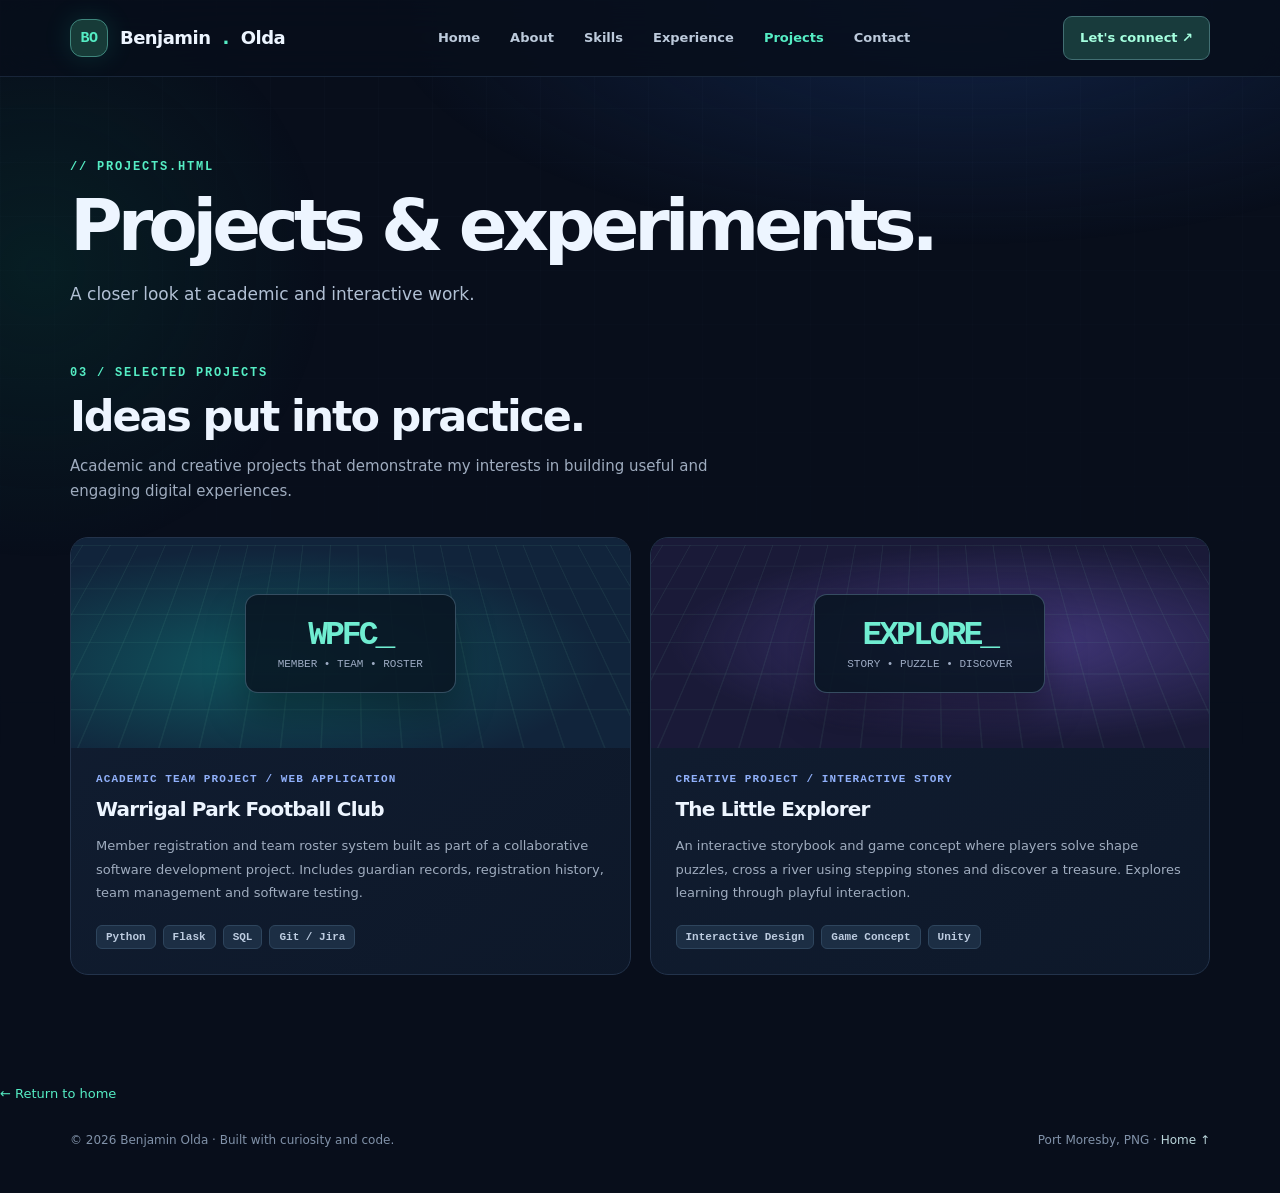
==== projects.html @ 6bbe48b0 "Initial upload - Benjamin Olda IT Portfolio" ====
<!doctype html><html lang="en"><head><meta charset="utf-8"><meta name="viewport" content="width=device-width,initial-scale=1">
<title>Benjamin Olda | Projects — IT Portfolio</title><meta name="description" content="Explore Benjamin Olda’s academic and creative projects, including Warrigal Park Football Club and The Little Explorer.">
<meta name="theme-color" content="#080e1b"><link rel="canonical" href="https://benjaminolda01.github.io/projects.html">
<meta property="og:type" content="website"><meta property="og:title" content="Benjamin Olda | Projects — IT Portfolio"><meta property="og:description" content="Explore Benjamin Olda’s academic and creative projects, including Warrigal Park Football Club and The Little Explorer."><meta property="og:url" content="https://benjaminolda01.github.io/projects.html">
<link rel="stylesheet" href="styles.css"></head><body><div class="grid-bg" aria-hidden="true"></div><header class="topbar"><nav class="nav wrap" aria-label="Main navigation">
<a class="brand" href="index.html" aria-label="Benjamin Olda home"><span class="logo">BO</span> Benjamin<span style="color:var(--mint)">.</span>Olda</a>
<button class="menu-toggle" id="menuToggle" type="button" aria-expanded="false" aria-controls="navLinks">☰ Menu</button>
<div class="links" id="navLinks"><a href="index.html">Home</a><a href="about.html">About</a><a href="skills.html">Skills</a><a href="experience.html">Experience</a><a href="projects.html" aria-current="page">Projects</a><a href="contact.html">Contact</a></div><a class="nav-cta" href="contact.html">Let's connect ↗</a></nav></header><main><div class="wrap page-heading"><div class="kicker">// projects.html</div><h1>Projects & experiments.</h1><p class="intro">A closer look at academic and interactive work.</p></div><section class="section section-page" id="projects" style="padding-top:30px"><div class="wrap"><div class="section-head"><div class="kicker">03 / Selected projects</div><h2>Ideas put into practice.</h2><p class="section-desc">Academic and creative projects that demonstrate my interests in building useful and engaging digital experiences.</p></div>
<div class="project-grid"><article class="glass project"><div class="project-visual first"><div class="project-code"><strong>WPFC_</strong><small>MEMBER • TEAM • ROSTER</small></div></div><div class="project-body"><div class="category">Academic team project / Web application</div><h3>Warrigal Park Football Club</h3><p>Member registration and team roster system built as part of a collaborative software development project. Includes guardian records, registration history, team management and software testing.</p><div class="tags"><span class="tag">Python</span><span class="tag">Flask</span><span class="tag">SQL</span><span class="tag">Git / Jira</span></div></div></article>
<article class="glass project"><div class="project-visual second"><div class="project-code"><strong>EXPLORE_</strong><small>STORY • PUZZLE • DISCOVER</small></div></div><div class="project-body"><div class="category">Creative project / Interactive story</div><h3>The Little Explorer</h3><p>An interactive storybook and game concept where players solve shape puzzles, cross a river using stepping stones and discover a treasure. Explores learning through playful interaction.</p><div class="tags"><span class="tag">Interactive Design</span><span class="tag">Game Concept</span><span class="tag">Unity</span></div></div></article></div>
</div></section><div class="wrap back-line"><a href="index.html">← Return to home</a></div></main><footer class="wrap footer"><span>© <span id="year">2026</span> Benjamin Olda · Built with curiosity and code.</span><span>Port Moresby, PNG · <a href="index.html">Home ↑</a></span></footer><script>
const toggle=document.getElementById('menuToggle'),nav=document.getElementById('navLinks');
toggle.addEventListener('click',()=>{const opened=nav.classList.toggle('open');toggle.setAttribute('aria-expanded',String(opened))});
nav.querySelectorAll('a').forEach(link=>link.addEventListener('click',()=>{nav.classList.remove('open');toggle.setAttribute('aria-expanded','false')}));
document.getElementById('year').textContent=new Date().getFullYear();
</script></body></html>
---- styles.css ----
:root{color-scheme:dark;--bg:#080e1b;--panel:#0e182b;--panel2:#101e33;--line:#23334b;--text:#edf5ff;--muted:#9facbf;--mint:#55edc4;--blue:#77a8ff;--violet:#c8a6ff;--max:1140px}
  *{box-sizing:border-box}html{scroll-behavior:smooth}body{margin:0;background:var(--bg);color:var(--text);font-family:Inter,ui-sans-serif,system-ui,-apple-system,"Segoe UI",sans-serif;line-height:1.65}a{color:inherit;text-decoration:none}button{font:inherit}a:focus-visible,button:focus-visible{outline:3px solid var(--mint);outline-offset:4px}::selection{background:#54ebc5;color:#081320}
  body::before{content:"";pointer-events:none;position:fixed;inset:0;background:radial-gradient(ellipse 60% 35% at 75% 1%,#18346986,transparent 75%),radial-gradient(ellipse 28% 40% at 3% 30%,#0643384d,transparent 80%);z-index:-2}
  .grid-bg{position:absolute;inset:0;pointer-events:none;background-image:linear-gradient(#91acc20a 1px,transparent 1px),linear-gradient(90deg,#91acc20a 1px,transparent 1px);background-size:54px 54px;mask-image:linear-gradient(#0009,transparent 90%);z-index:-1}
  .wrap{width:min(calc(100% - 48px),var(--max));margin:auto}.topbar{position:sticky;top:0;z-index:10;background:#080e1bdc;backdrop-filter:blur(18px);border-bottom:1px solid #223249a8}.nav{height:76px;display:flex;align-items:center;justify-content:space-between;gap:20px}.brand{display:flex;align-items:center;gap:12px;font-weight:850;letter-spacing:-.03em;font-size:18px}.logo{display:grid;place-items:center;width:38px;height:38px;border:1px solid #3f867d;border-radius:12px;background:#173b38;color:var(--mint);font:700 15px ui-monospace,SFMono-Regular,Consolas,monospace;box-shadow:0 0 28px #2ae7bb23}.links{display:flex;align-items:center;gap:30px;font-size:13px;color:#bccadb;font-weight:650}.links a:hover,.text-link:hover{color:var(--mint)}.nav-cta{border:1px solid #426f73;background:#183b3c;padding:10px 16px;border-radius:9px;color:#a5ffdf;font-size:13px;font-weight:750}.nav-cta:hover{background:#23544f}.menu-toggle{display:none;background:none;border:1px solid var(--line);color:var(--text);padding:8px 12px;border-radius:10px}
  .hero{position:relative;padding:92px 0 100px;overflow:hidden}.hero-layout{display:grid;grid-template-columns:1.15fr .85fr;align-items:center;gap:50px}.eyebrow{display:inline-flex;align-items:center;gap:10px;border:1px solid #2b594f;background:#12352c79;color:#9bf9d6;border-radius:99px;padding:7px 14px;font-size:11px;font-weight:800;letter-spacing:.12em;text-transform:uppercase}.pulse{display:inline-block;width:7px;height:7px;background:var(--mint);border-radius:50%;box-shadow:0 0 12px var(--mint)}h1{font-size:clamp(52px,6.7vw,88px);line-height:1.03;letter-spacing:-.07em;margin:24px 0 23px;font-weight:850}.gradient{background:linear-gradient(110deg,var(--mint),#72c7ef 48%,#9f9aff);background-clip:text;color:transparent}.intro{max-width:610px;color:#b1c0d4;font-size:17px;line-height:1.78}.cta-row{display:flex;flex-wrap:wrap;gap:13px;margin-top:34px}.btn{display:inline-flex;align-items:center;justify-content:center;gap:10px;padding:13px 20px;border-radius:11px;font-size:13px;font-weight:790;transition:transform .2s,background .2s}.btn:hover{transform:translateY(-2px)}.btn-primary{background:var(--mint);color:#06231e;box-shadow:0 10px 35px #55edc428}.btn-outline{border:1px solid #3a4a61;color:#e1ecff;background:#142036}.btn-outline:hover{background:#1b2c45}.micro{margin-top:27px;display:flex;gap:20px;flex-wrap:wrap;color:#8fa0b8;font-size:12px}.micro span:before{content:"◆";color:var(--mint);font-size:8px;vertical-align:2px;margin-right:8px}
  .visual{position:relative;min-height:385px;display:grid;place-items:center}.orb{position:absolute;width:340px;height:340px;border-radius:50%;background:radial-gradient(circle,#1b8a8e50,transparent 66%);filter:blur(9px)}.terminal{position:relative;width:100%;max-width:460px;transform:rotate(2deg);background:#0c1526;border:1px solid #315172;box-shadow:0 38px 105px #0009,0 0 65px #12827d1c;border-radius:15px;overflow:hidden}.terminal-head{height:47px;background:#15233a;display:flex;align-items:center;gap:7px;padding:0 17px;border-bottom:1px solid #2a3a53}.dot{width:9px;height:9px;border-radius:50%;background:#ef807b}.dot:nth-child(2){background:#eaca7b}.dot:nth-child(3){background:#71d6b4}.terminal-title{margin-left:auto;margin-right:auto;color:#96a9c0;font:11px ui-monospace,monospace}.terminal-body{padding:24px 24px 30px;font:13px/2.0 ui-monospace,SFMono-Regular,Consolas,monospace}.term-muted{color:#758ba7}.term-key{color:#8fb6ff}.term-str{color:#7af4ca}.term-purple{color:#b9a2ff}.term-indent{padding-left:18px}.term-comment{color:#869ab2}.term-cursor{display:inline-block;width:7px;height:15px;background:var(--mint);vertical-align:-3px;animation:blink 1.2s steps(2) infinite}@keyframes blink{50%{opacity:0}}.float-chip{position:absolute;border:1px solid #387f79;background:#112e32ef;color:#99ffe0;border-radius:11px;padding:10px 14px;box-shadow:0 12px 32px #0007;font:700 12px ui-monospace,monospace}.chip-a{right:-16px;top:14px}.chip-b{left:-22px;bottom:14px}
  section{scroll-margin-top:100px}.section{padding:82px 0}.section-head{margin-bottom:34px}.kicker{color:var(--mint);font:700 12px ui-monospace,monospace;letter-spacing:.15em;text-transform:uppercase}.section-head h2{font-size:clamp(28px,3.5vw,43px);letter-spacing:-.05em;line-height:1.15;margin:12px 0}.section-desc{color:var(--muted);max-width:650px;margin:0;font-size:15px}.divider{border:0;border-top:1px solid #26364c}
  .about-grid{display:grid;grid-template-columns:1.15fr .85fr;gap:22px}.glass{background:linear-gradient(145deg,#121f33f2,#0e192af5);border:1px solid var(--line);border-radius:18px}.about-main{padding:31px}.about-main p{color:#b4c2d4;margin:0 0 17px}.about-main p:last-child{margin-bottom:0}.small-label{font:700 12px ui-monospace,monospace;color:#7cbfe4;letter-spacing:.05em}.fact-grid{display:grid;gap:14px}.fact{padding:19px 22px;display:flex;gap:15px;align-items:flex-start}.fact-icon{display:grid;place-items:center;flex:0 0 40px;height:40px;border-radius:10px;color:var(--mint);background:#193c3e;border:1px solid #315c60;font-weight:800}.fact strong{display:block;font-size:14px}.fact span{font-size:12px;color:var(--muted)}
  .skill-grid{display:grid;grid-template-columns:repeat(4,1fr);gap:14px}.skill{padding:24px 19px;min-height:216px;transition:transform .2s,border-color .2s}.skill:hover,.project:hover{transform:translateY(-4px);border-color:#487987}.skill-icon{width:42px;height:42px;display:grid;place-items:center;font-size:22px;background:#1a3344;border-radius:12px;margin-bottom:22px}.skill h3{font-size:16px;line-height:1.3;letter-spacing:-.02em;margin:0 0 12px}.skill p{font-size:12px;color:#a3b3c8;margin:0;line-height:1.7}
  .project-grid{display:grid;grid-template-columns:repeat(2,1fr);gap:19px}.project{overflow:hidden;transition:transform .2s,border-color .2s}.project-visual{height:210px;position:relative;overflow:hidden;background:#12283b;display:grid;place-items:center}.project-visual:before{content:"";position:absolute;inset:0;background-image:linear-gradient(#7be4b31b 1px,transparent 1px),linear-gradient(90deg,#7be4b31b 1px,transparent 1px);background-size:26px 26px;transform:perspective(280px) rotateX(28deg) scale(1.3);opacity:.6}.project-visual.first{background:radial-gradient(ellipse at 35% 60%,#0f6d70b0,transparent 65%),#11243b}.project-visual.second{background:radial-gradient(ellipse at 65% 50%,#5c4aa69c,transparent 67%),#1a1a38}.project-code{position:relative;z-index:1;text-align:center;border:1px solid #6488a27a;background:#091522de;border-radius:13px;padding:22px 32px;box-shadow:0 20px 40px #0005}.project-code strong{font:750 33px ui-monospace,monospace;color:#70edd1;letter-spacing:-.09em}.project-code small{display:block;font:11px ui-monospace,monospace;color:#9eacc4;margin-top:4px}.project-body{padding:25px}.project-body .category{font:700 11px ui-monospace,monospace;letter-spacing:.1em;color:#90b0fa;text-transform:uppercase}.project h3{font-size:20px;letter-spacing:-.04em;margin:8px 0 8px}.project p{color:var(--muted);font-size:13px;line-height:1.8;margin:0 0 20px}.tags{display:flex;flex-wrap:wrap;gap:7px}.tag{background:#1c2e44;border:1px solid #2e455d;color:#bdcce0;padding:5px 9px;border-radius:6px;font:600 11px ui-monospace,monospace}
  .timeline{border-left:1px solid #36566b;margin-left:10px;padding-left:25px;position:relative}.timeline:before{content:"";position:absolute;width:11px;height:11px;border-radius:50%;background:var(--mint);left:-6px;top:11px;box-shadow:0 0 0 5px #143a37}.timeline-card{padding:24px 27px}.timeline-header{display:flex;justify-content:space-between;gap:16px;align-items:flex-start}.timeline h3{margin:0;font-size:21px;letter-spacing:-.035em}.timeline .company{color:#a7e9d7;margin-top:4px;font-size:13px}.date{color:#9fb0c8;font:600 12px ui-monospace,monospace}.timeline ul{color:#b2c1d3;font-size:14px;margin:18px 0 0;padding-left:19px}.timeline li{margin:7px 0}
  .contact-box{position:relative;background:linear-gradient(115deg,#143b3c,#142341 75%);border:1px solid #39716e;border-radius:20px;padding:46px;overflow:hidden}.contact-box:after{content:"</>";position:absolute;right:36px;top:-17px;color:#6bf5cb13;font:bold 180px ui-monospace,monospace;pointer-events:none}.contact-box h2{font-size:clamp(30px,4vw,48px);letter-spacing:-.055em;line-height:1.15;max-width:700px;margin:8px 0 13px}.contact-box p{color:#bdd5dc;max-width:620px;margin:0 0 24px}.contact-actions{display:flex;gap:12px;flex-wrap:wrap;position:relative;z-index:1}.contact-actions .btn-outline{background:#12313d}.footer{padding:27px 0 40px;display:flex;justify-content:space-between;gap:20px;flex-wrap:wrap;color:#8192a9;font-size:12px}.footer a{color:#bad5db}
  @media(max-width:900px){.hero-layout{grid-template-columns:1fr;gap:25px}.hero{padding:70px 0 60px}.visual{min-height:320px}.terminal{max-width:500px}.skill-grid{grid-template-columns:repeat(2,1fr)}.about-grid{grid-template-columns:1fr}.fact-grid{grid-template-columns:repeat(3,1fr)}.fact{padding:16px;display:block}.fact-icon{margin-bottom:10px}.chip-a{right:2%}.chip-b{left:3%}}
  @media(max-width:650px){.wrap{width:min(calc(100% - 32px),var(--max))}.nav{height:65px}.menu-toggle{display:block}.links{position:absolute;left:0;right:0;top:64px;background:#0b1525;border-bottom:1px solid var(--line);padding:20px 25px;display:none;flex-direction:column;align-items:flex-start;gap:18px}.links.open{display:flex}.nav-cta{display:none}h1{font-size:clamp(45px,12vw,65px)}.hero{padding:54px 0 60px}.intro{font-size:15px}.visual{min-height:285px}.terminal{transform:none;width:calc(100% - 25px)}.terminal-body{font-size:11px;padding:18px}.float-chip{font-size:10px}.section{padding:58px 0}.skill-grid,.project-grid,.fact-grid{grid-template-columns:1fr}.fact{display:flex}.fact-icon{margin:0}.skill{min-height:auto}.project-visual{height:175px}.contact-box{padding:28px}.timeline-header{display:block}.date{display:block;margin-top:9px}}
  @media(prefers-reduced-motion:reduce){html{scroll-behavior:auto}.term-cursor{animation:none}.btn,.skill,.project{transition:none}}
  
.page-heading{padding:83px 0 10px}.page-heading h1{font-size:clamp(43px,5.8vw,72px);margin:14px 0 15px}.page-heading .intro{max-width:780px}
.page-nav{padding:18px 0 45px}.page-nav-grid{display:grid;grid-template-columns:repeat(3,1fr);gap:16px}.page-nav-card{padding:24px;min-height:142px;display:flex;flex-direction:column;justify-content:space-between;transition:transform .2s,border-color .2s}.page-nav-card:hover{transform:translateY(-4px);border-color:#4c8f92}.page-nav-card strong{font-size:18px}.page-nav-card span{font-size:12px;color:var(--muted)}
.links a[aria-current="page"]{color:var(--mint)}.section.section-page{padding-top:38px}.back-line{margin:26px 0 0;color:var(--muted);font-size:13px}.back-line a{color:var(--mint)}
@media(max-width:800px){.page-nav-grid{grid-template-columns:repeat(2,1fr)}}@media(max-width:650px){.page-nav-grid{grid-template-columns:1fr}.page-heading{padding:45px 0 5px}}
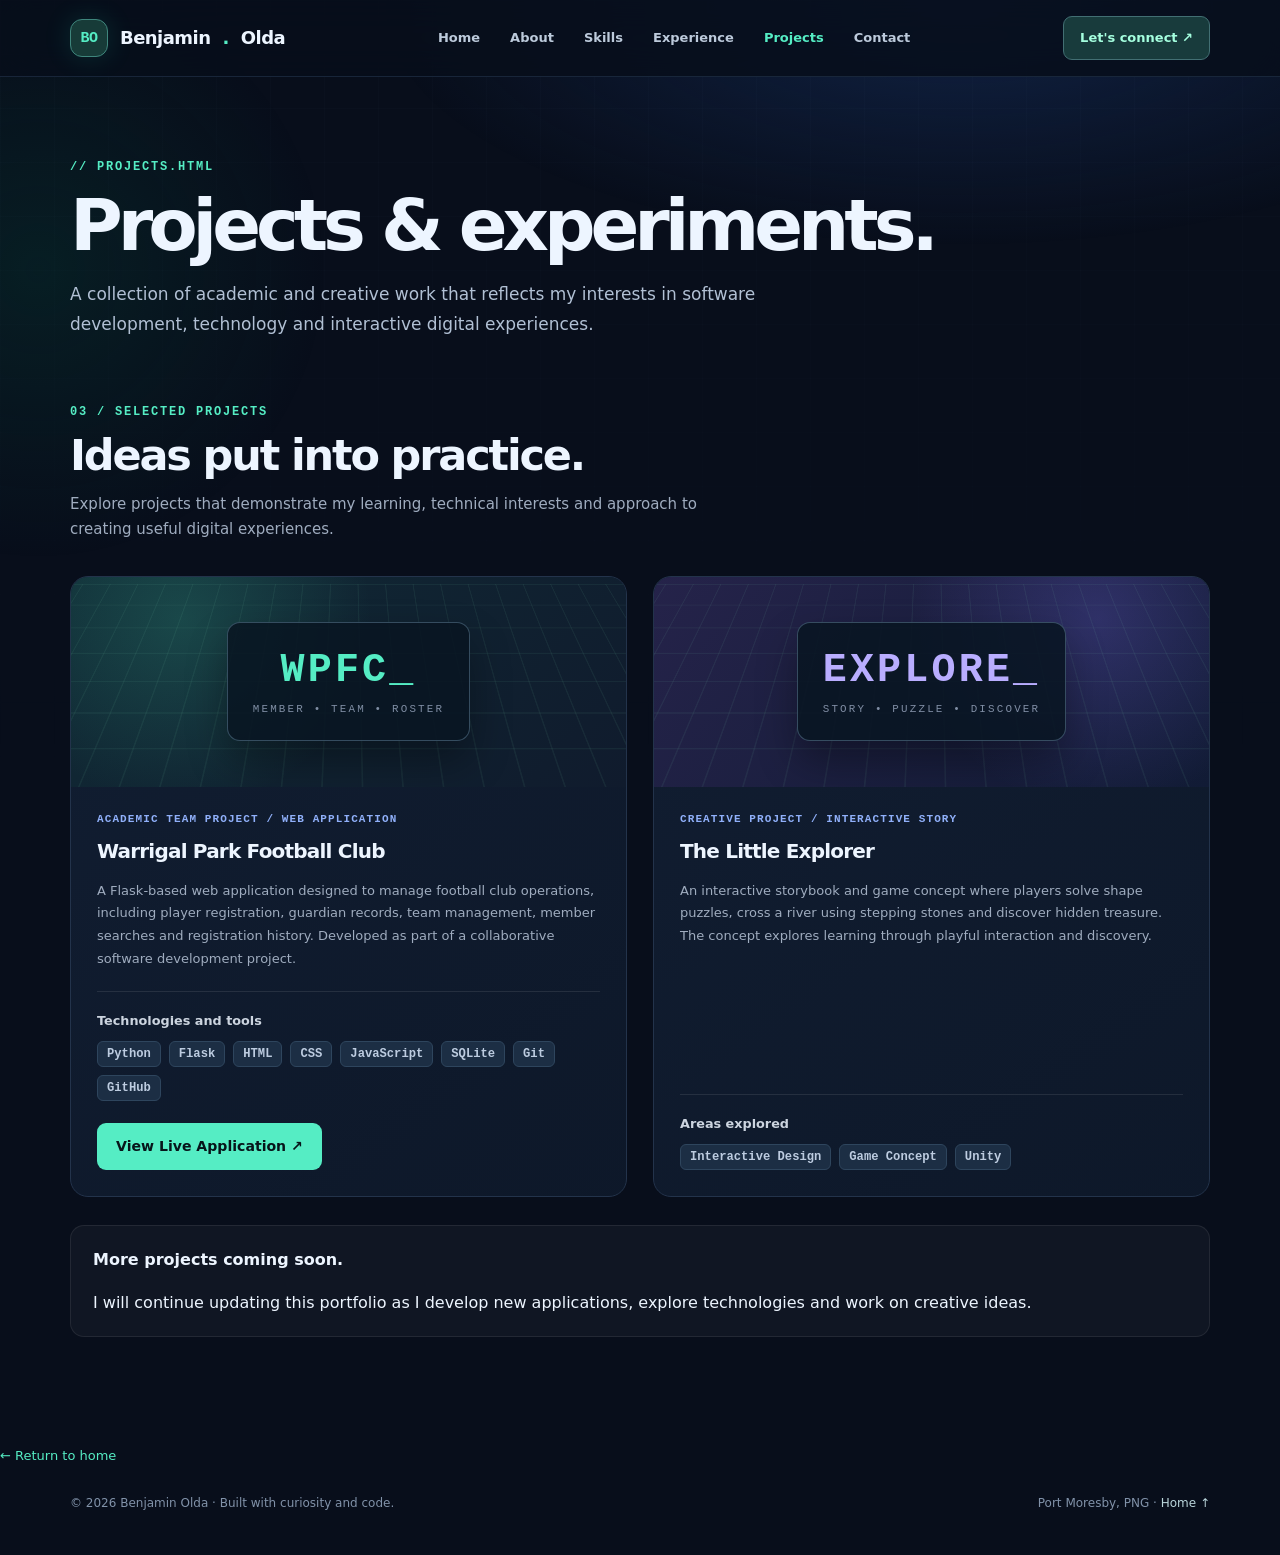
==== commit c79fc8b2: "Revise projects.html for content and styling updatesAdd live Warrigal Park FC application link Updat" ====
--- a/projects.html
+++ b/projects.html
@@ -1,16 +1,416 @@
-<!doctype html><html lang="en"><head><meta charset="utf-8"><meta name="viewport" content="width=device-width,initial-scale=1">
-<title>Benjamin Olda | Projects — IT Portfolio</title><meta name="description" content="Explore Benjamin Olda’s academic and creative projects, including Warrigal Park Football Club and The Little Explorer.">
-<meta name="theme-color" content="#080e1b"><link rel="canonical" href="https://benjaminolda01.github.io/projects.html">
-<meta property="og:type" content="website"><meta property="og:title" content="Benjamin Olda | Projects — IT Portfolio"><meta property="og:description" content="Explore Benjamin Olda’s academic and creative projects, including Warrigal Park Football Club and The Little Explorer."><meta property="og:url" content="https://benjaminolda01.github.io/projects.html">
-<link rel="stylesheet" href="styles.css"></head><body><div class="grid-bg" aria-hidden="true"></div><header class="topbar"><nav class="nav wrap" aria-label="Main navigation">
-<a class="brand" href="index.html" aria-label="Benjamin Olda home"><span class="logo">BO</span> Benjamin<span style="color:var(--mint)">.</span>Olda</a>
-<button class="menu-toggle" id="menuToggle" type="button" aria-expanded="false" aria-controls="navLinks">☰ Menu</button>
-<div class="links" id="navLinks"><a href="index.html">Home</a><a href="about.html">About</a><a href="skills.html">Skills</a><a href="experience.html">Experience</a><a href="projects.html" aria-current="page">Projects</a><a href="contact.html">Contact</a></div><a class="nav-cta" href="contact.html">Let's connect ↗</a></nav></header><main><div class="wrap page-heading"><div class="kicker">// projects.html</div><h1>Projects & experiments.</h1><p class="intro">A closer look at academic and interactive work.</p></div><section class="section section-page" id="projects" style="padding-top:30px"><div class="wrap"><div class="section-head"><div class="kicker">03 / Selected projects</div><h2>Ideas put into practice.</h2><p class="section-desc">Academic and creative projects that demonstrate my interests in building useful and engaging digital experiences.</p></div>
-<div class="project-grid"><article class="glass project"><div class="project-visual first"><div class="project-code"><strong>WPFC_</strong><small>MEMBER • TEAM • ROSTER</small></div></div><div class="project-body"><div class="category">Academic team project / Web application</div><h3>Warrigal Park Football Club</h3><p>Member registration and team roster system built as part of a collaborative software development project. Includes guardian records, registration history, team management and software testing.</p><div class="tags"><span class="tag">Python</span><span class="tag">Flask</span><span class="tag">SQL</span><span class="tag">Git / Jira</span></div></div></article>
-<article class="glass project"><div class="project-visual second"><div class="project-code"><strong>EXPLORE_</strong><small>STORY • PUZZLE • DISCOVER</small></div></div><div class="project-body"><div class="category">Creative project / Interactive story</div><h3>The Little Explorer</h3><p>An interactive storybook and game concept where players solve shape puzzles, cross a river using stepping stones and discover a treasure. Explores learning through playful interaction.</p><div class="tags"><span class="tag">Interactive Design</span><span class="tag">Game Concept</span><span class="tag">Unity</span></div></div></article></div>
-</div></section><div class="wrap back-line"><a href="index.html">← Return to home</a></div></main><footer class="wrap footer"><span>© <span id="year">2026</span> Benjamin Olda · Built with curiosity and code.</span><span>Port Moresby, PNG · <a href="index.html">Home ↑</a></span></footer><script>
-const toggle=document.getElementById('menuToggle'),nav=document.getElementById('navLinks');
-toggle.addEventListener('click',()=>{const opened=nav.classList.toggle('open');toggle.setAttribute('aria-expanded',String(opened))});
-nav.querySelectorAll('a').forEach(link=>link.addEventListener('click',()=>{nav.classList.remove('open');toggle.setAttribute('aria-expanded','false')}));
-document.getElementById('year').textContent=new Date().getFullYear();
-</script></body></html>+
+<!doctype html>
+<html lang="en">
+<head>
+  <meta charset="utf-8">
+  <meta name="viewport" content="width=device-width, initial-scale=1">
+
+  <title>Benjamin Olda | Projects — IT Portfolio</title>
+
+  <meta name="description" content="Explore Benjamin Olda's academic and creative projects, including Warrigal Park Football Club and The Little Explorer.">
+  <meta name="theme-color" content="#080e1b">
+
+  <link rel="canonical" href="https://benjaminolda01.github.io/projects.html">
+
+  <meta property="og:type" content="website">
+  <meta property="og:title" content="Benjamin Olda | Projects">
+  <meta property="og:description" content="Explore academic and creative projects by Benjamin Olda.">
+  <meta property="og:url" content="https://benjaminolda01.github.io/projects.html">
+
+  <link rel="stylesheet" href="styles.css">
+
+  <style>
+    .projects-intro {
+      max-width: 720px;
+    }
+
+    .project-grid {
+      display: grid;
+      grid-template-columns: repeat(2, minmax(0, 1fr));
+      gap: 26px;
+      align-items: stretch;
+    }
+
+    .project {
+      display: flex;
+      flex-direction: column;
+      height: 100%;
+      overflow: hidden;
+      transition: transform 0.25s ease, border-color 0.25s ease;
+    }
+
+    .project:hover {
+      transform: translateY(-5px);
+    }
+
+    .project-visual {
+      min-height: 190px;
+      display: flex;
+      align-items: center;
+      justify-content: center;
+      position: relative;
+      overflow: hidden;
+    }
+
+    .project-visual.first {
+      background:
+        radial-gradient(circle at 20% 20%, rgba(69, 221, 174, 0.18), transparent 40%),
+        linear-gradient(135deg, #102a35, #101b2d);
+    }
+
+    .project-visual.second {
+      background:
+        radial-gradient(circle at 80% 20%, rgba(128, 115, 255, 0.22), transparent 40%),
+        linear-gradient(135deg, #25234a, #111b35);
+    }
+
+    .project-code {
+      text-align: center;
+      padding: 25px;
+      position: relative;
+      z-index: 1;
+    }
+
+    .project-code strong {
+      display: block;
+      font-size: clamp(1.8rem, 4vw, 2.5rem);
+      letter-spacing: 0.08em;
+      color: var(--mint);
+    }
+
+    .second .project-code strong {
+      color: #b9adff;
+    }
+
+    .project-code small {
+      display: block;
+      margin-top: 10px;
+      letter-spacing: 0.2em;
+      font-size: 0.68rem;
+      opacity: 0.8;
+    }
+
+    .project-body {
+      padding: 26px;
+      display: flex;
+      flex-direction: column;
+      flex: 1;
+    }
+
+    .project-body h3 {
+      margin: 10px 0 12px;
+    }
+
+    .project-body p {
+      line-height: 1.75;
+      margin-bottom: 20px;
+    }
+
+    .project-details {
+      margin-top: auto;
+      padding-top: 18px;
+      border-top: 1px solid rgba(255, 255, 255, 0.09);
+    }
+
+    .project-details strong {
+      display: block;
+      font-size: 0.8rem;
+      margin-bottom: 10px;
+      opacity: 0.85;
+    }
+
+    .tags {
+      display: flex;
+      flex-wrap: wrap;
+      gap: 8px;
+    }
+
+    .tag {
+      font-size: 0.76rem;
+    }
+
+    .project-action {
+      display: inline-flex;
+      align-items: center;
+      justify-content: center;
+      gap: 8px;
+      margin-top: 22px;
+      padding: 12px 19px;
+      width: fit-content;
+      max-width: 100%;
+      border-radius: 9px;
+      background: var(--mint);
+      color: #07151a;
+      font-weight: 700;
+      font-size: 0.88rem;
+      text-decoration: none;
+      transition: transform 0.2s ease, opacity 0.2s ease;
+    }
+
+    .project-action:hover {
+      transform: translateY(-2px);
+      opacity: 0.9;
+    }
+
+    .project-action:focus-visible {
+      outline: 3px solid white;
+      outline-offset: 4px;
+    }
+
+    .project-note {
+      margin-top: 28px;
+      padding: 20px 22px;
+      border-radius: 14px;
+      background: rgba(255, 255, 255, 0.035);
+      border: 1px solid rgba(255, 255, 255, 0.08);
+      line-height: 1.7;
+    }
+
+    .project-note p {
+      margin-bottom: 0;
+    }
+
+    @media (max-width: 760px) {
+      .project-grid {
+        grid-template-columns: 1fr;
+      }
+
+      .project-visual {
+        min-height: 160px;
+      }
+
+      .project-body {
+        padding: 22px;
+      }
+    }
+
+    @media (prefers-reduced-motion: reduce) {
+      .project,
+      .project-action {
+        transition: none;
+      }
+
+      .project:hover,
+      .project-action:hover {
+        transform: none;
+      }
+    }
+  </style>
+</head>
+
+<body>
+
+  <div class="grid-bg" aria-hidden="true"></div>
+
+  <header class="topbar">
+    <nav class="nav wrap" aria-label="Main navigation">
+
+      <a class="brand" href="index.html" aria-label="Benjamin Olda home">
+        <span class="logo">BO</span>
+        Benjamin<span style="color:var(--mint)">.</span>Olda
+      </a>
+
+      <button
+        class="menu-toggle"
+        id="menuToggle"
+        type="button"
+        aria-expanded="false"
+        aria-controls="navLinks">
+        ☰ Menu
+      </button>
+
+      <div class="links" id="navLinks">
+        <a href="index.html">Home</a>
+        <a href="about.html">About</a>
+        <a href="skills.html">Skills</a>
+        <a href="experience.html">Experience</a>
+        <a href="projects.html" aria-current="page">Projects</a>
+        <a href="contact.html">Contact</a>
+      </div>
+
+      <a class="nav-cta" href="contact.html">Let's connect ↗</a>
+
+    </nav>
+  </header>
+
+  <main>
+
+    <section class="wrap page-heading">
+      <div class="kicker">// projects.html</div>
+
+      <h1>Projects & experiments.</h1>
+
+      <p class="intro projects-intro">
+        A collection of academic and creative work that reflects my
+        interests in software development, technology and interactive
+        digital experiences.
+      </p>
+    </section>
+
+    <section class="section section-page" id="projects">
+      <div class="wrap">
+
+        <div class="section-head">
+          <div class="kicker">03 / Selected projects</div>
+
+          <h2>Ideas put into practice.</h2>
+
+          <p class="section-desc">
+            Explore projects that demonstrate my learning, technical
+            interests and approach to creating useful digital experiences.
+          </p>
+        </div>
+
+        <div class="project-grid">
+
+          <!-- PROJECT 1: WARRIGAL PARK FC -->
+
+          <article class="glass project">
+
+            <div class="project-visual first" aria-hidden="true">
+              <div class="project-code">
+                <strong>WPFC_</strong>
+                <small>MEMBER • TEAM • ROSTER</small>
+              </div>
+            </div>
+
+            <div class="project-body">
+
+              <div class="category">
+                Academic team project / Web application
+              </div>
+
+              <h3>Warrigal Park Football Club</h3>
+
+              <p>
+                A Flask-based web application designed to manage football
+                club operations, including player registration, guardian
+                records, team management, member searches and registration
+                history. Developed as part of a collaborative software
+                development project.
+              </p>
+
+              <div class="project-details">
+
+                <strong>Technologies and tools</strong>
+
+                <div class="tags">
+                  <span class="tag">Python</span>
+                  <span class="tag">Flask</span>
+                  <span class="tag">HTML</span>
+                  <span class="tag">CSS</span>
+                  <span class="tag">JavaScript</span>
+                  <span class="tag">SQLite</span>
+                  <span class="tag">Git</span>
+                  <span class="tag">GitHub</span>
+                </div>
+
+              </div>
+
+              <a
+                class="project-action"
+                href="https://benjamin-olda-contact.bushyknack8.chatgpt.site/warrigal/"
+                target="_blank"
+                rel="noopener noreferrer">
+                View Live Application ↗
+              </a>
+
+            </div>
+          </article>
+
+
+          <!-- PROJECT 2: THE LITTLE EXPLORER -->
+
+          <article class="glass project">
+
+            <div class="project-visual second" aria-hidden="true">
+              <div class="project-code">
+                <strong>EXPLORE_</strong>
+                <small>STORY • PUZZLE • DISCOVER</small>
+              </div>
+            </div>
+
+            <div class="project-body">
+
+              <div class="category">
+                Creative project / Interactive story
+              </div>
+
+              <h3>The Little Explorer</h3>
+
+              <p>
+                An interactive storybook and game concept where players
+                solve shape puzzles, cross a river using stepping stones
+                and discover hidden treasure. The concept explores
+                learning through playful interaction and discovery.
+              </p>
+
+              <div class="project-details">
+
+                <strong>Areas explored</strong>
+
+                <div class="tags">
+                  <span class="tag">Interactive Design</span>
+                  <span class="tag">Game Concept</span>
+                  <span class="tag">Unity</span>
+                </div>
+
+              </div>
+
+            </div>
+          </article>
+
+        </div>
+
+        <div class="project-note">
+          <strong>More projects coming soon.</strong>
+
+          <p>
+            I will continue updating this portfolio as I develop new
+            applications, explore technologies and work on creative ideas.
+          </p>
+        </div>
+
+      </div>
+    </section>
+
+    <div class="wrap back-line">
+      <a href="index.html">← Return to home</a>
+    </div>
+
+  </main>
+
+  <footer class="wrap footer">
+
+    <span>
+      © <span id="year">2026</span> Benjamin Olda · Built with curiosity and code.
+    </span>
+
+    <span>
+      Port Moresby, PNG · <a href="index.html">Home ↑</a>
+    </span>
+
+  </footer>
+
+  <script>
+    const toggle = document.getElementById('menuToggle');
+    const nav = document.getElementById('navLinks');
+
+    toggle.addEventListener('click', () => {
+      const opened = nav.classList.toggle('open');
+      toggle.setAttribute('aria-expanded', String(opened));
+    });
+
+    nav.querySelectorAll('a').forEach(link => {
+      link.addEventListener('click', () => {
+        nav.classList.remove('open');
+        toggle.setAttribute('aria-expanded', 'false');
+      });
+    });
+
+    document.getElementById('year').textContent =
+      new Date().getFullYear();
+  </script>
+
+</body>
+</html>
